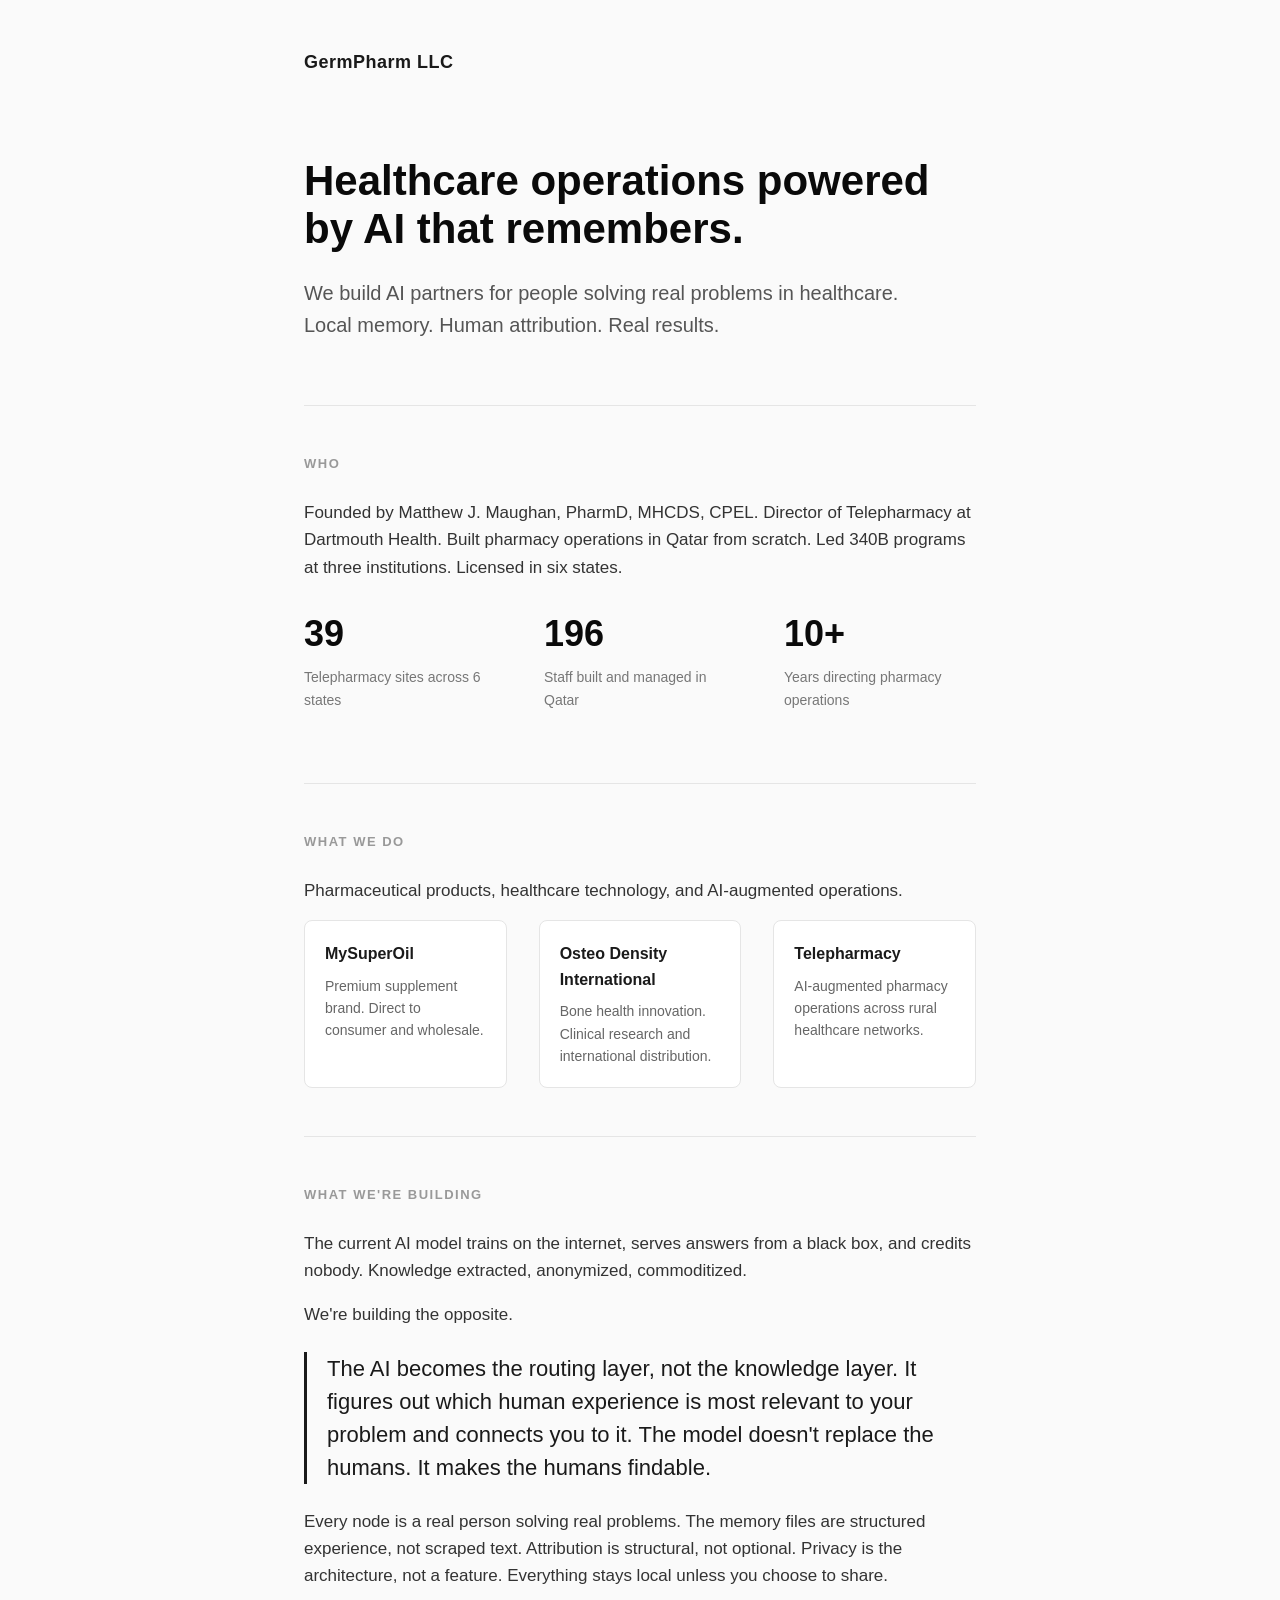
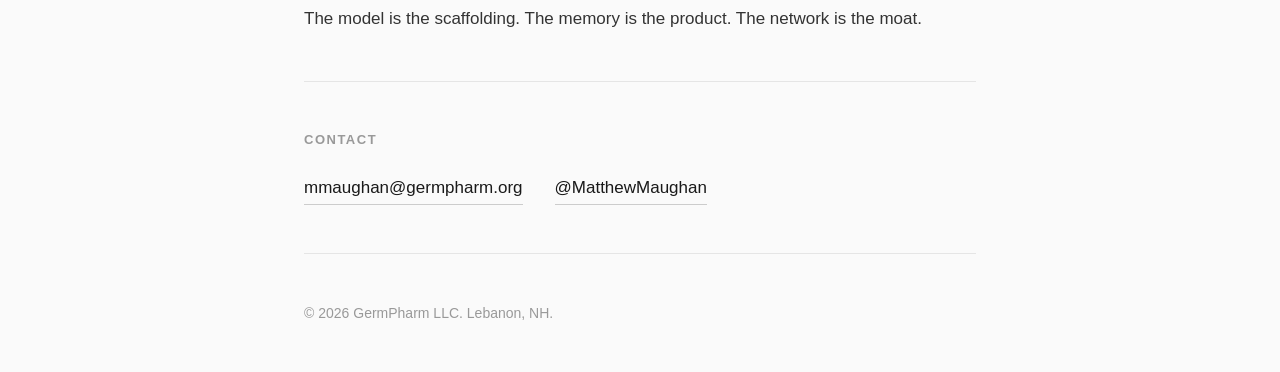
==== index.html @ a74255ab "GermPharm LLC landing page" ====
<!DOCTYPE html>
<html lang="en">
<head>
    <meta charset="UTF-8">
    <meta name="viewport" content="width=device-width, initial-scale=1.0">
    <title>GermPharm LLC</title>
    <style>
        * {
            margin: 0;
            padding: 0;
            box-sizing: border-box;
        }

        body {
            font-family: -apple-system, BlinkMacSystemFont, 'Segoe UI', Roboto, sans-serif;
            color: #1a1a1a;
            background: #fafafa;
            line-height: 1.6;
        }

        .container {
            max-width: 720px;
            margin: 0 auto;
            padding: 0 24px;
        }

        /* Header */
        header {
            padding: 48px 0 0;
        }

        header h1 {
            font-size: 18px;
            font-weight: 600;
            letter-spacing: 0.5px;
            color: #1a1a1a;
        }

        /* Hero */
        .hero {
            padding: 80px 0 64px;
        }

        .hero h2 {
            font-size: 42px;
            font-weight: 700;
            line-height: 1.15;
            color: #0a0a0a;
            margin-bottom: 24px;
        }

        .hero p {
            font-size: 20px;
            color: #555;
            max-width: 600px;
        }

        /* Sections */
        section {
            padding: 48px 0;
            border-top: 1px solid #e5e5e5;
        }

        section h3 {
            font-size: 13px;
            font-weight: 600;
            text-transform: uppercase;
            letter-spacing: 1.5px;
            color: #999;
            margin-bottom: 24px;
        }

        section p {
            font-size: 17px;
            color: #333;
            margin-bottom: 16px;
        }

        section p:last-child {
            margin-bottom: 0;
        }

        .stat-row {
            display: flex;
            gap: 48px;
            margin: 24px 0;
            flex-wrap: wrap;
        }

        .stat {
            flex: 1;
            min-width: 140px;
        }

        .stat .number {
            font-size: 36px;
            font-weight: 700;
            color: #0a0a0a;
        }

        .stat .label {
            font-size: 14px;
            color: #777;
            margin-top: 4px;
        }

        /* Vision */
        .vision-quote {
            font-size: 22px;
            font-weight: 500;
            line-height: 1.5;
            color: #1a1a1a;
            margin: 24px 0;
            padding-left: 20px;
            border-left: 3px solid #1a1a1a;
        }

        /* Brands */
        .brands {
            display: flex;
            gap: 32px;
            margin-top: 16px;
            flex-wrap: wrap;
        }

        .brand {
            flex: 1;
            min-width: 200px;
            padding: 20px;
            background: #fff;
            border: 1px solid #e5e5e5;
            border-radius: 8px;
        }

        .brand h4 {
            font-size: 16px;
            font-weight: 600;
            margin-bottom: 8px;
        }

        .brand p {
            font-size: 14px;
            color: #666;
            margin-bottom: 0;
        }

        /* Contact */
        .contact-links {
            display: flex;
            gap: 32px;
            margin-top: 16px;
            flex-wrap: wrap;
        }

        .contact-links a {
            font-size: 17px;
            color: #1a1a1a;
            text-decoration: none;
            border-bottom: 1px solid #ccc;
            padding-bottom: 2px;
            transition: border-color 0.2s;
        }

        .contact-links a:hover {
            border-color: #1a1a1a;
        }

        /* Footer */
        footer {
            padding: 48px 0;
            border-top: 1px solid #e5e5e5;
        }

        footer p {
            font-size: 14px;
            color: #999;
        }

        /* Responsive */
        @media (max-width: 600px) {
            .hero h2 {
                font-size: 32px;
            }

            .hero p {
                font-size: 18px;
            }

            .stat-row {
                gap: 24px;
            }

            .stat .number {
                font-size: 28px;
            }
        }
    </style>
</head>
<body>
    <div class="container">
        <header>
            <h1>GermPharm LLC</h1>
        </header>

        <div class="hero">
            <h2>Healthcare operations powered by AI that remembers.</h2>
            <p>We build AI partners for people solving real problems in healthcare. Local memory. Human attribution. Real results.</p>
        </div>

        <section>
            <h3>Who</h3>
            <p>Founded by Matthew J. Maughan, PharmD, MHCDS, CPEL. Director of Telepharmacy at Dartmouth Health. Built pharmacy operations in Qatar from scratch. Led 340B programs at three institutions. Licensed in six states.</p>

            <div class="stat-row">
                <div class="stat">
                    <div class="number">39</div>
                    <div class="label">Telepharmacy sites across 6 states</div>
                </div>
                <div class="stat">
                    <div class="number">196</div>
                    <div class="label">Staff built and managed in Qatar</div>
                </div>
                <div class="stat">
                    <div class="number">10+</div>
                    <div class="label">Years directing pharmacy operations</div>
                </div>
            </div>
        </section>

        <section>
            <h3>What We Do</h3>
            <p>Pharmaceutical products, healthcare technology, and AI-augmented operations.</p>

            <div class="brands">
                <div class="brand">
                    <h4>MySuperOil</h4>
                    <p>Premium supplement brand. Direct to consumer and wholesale.</p>
                </div>
                <div class="brand">
                    <h4>Osteo Density International</h4>
                    <p>Bone health innovation. Clinical research and international distribution.</p>
                </div>
                <div class="brand">
                    <h4>Telepharmacy</h4>
                    <p>AI-augmented pharmacy operations across rural healthcare networks.</p>
                </div>
            </div>
        </section>

        <section>
            <h3>What We're Building</h3>
            <p>The current AI model trains on the internet, serves answers from a black box, and credits nobody. Knowledge extracted, anonymized, commoditized.</p>
            <p>We're building the opposite.</p>

            <div class="vision-quote">
                The AI becomes the routing layer, not the knowledge layer. It figures out which human experience is most relevant to your problem and connects you to it. The model doesn't replace the humans. It makes the humans findable.
            </div>

            <p>Every node is a real person solving real problems. The memory files are structured experience, not scraped text. Attribution is structural, not optional. Privacy is the architecture, not a feature. Everything stays local unless you choose to share.</p>
            <p>The model is the scaffolding. The memory is the product. The network is the moat.</p>
        </section>

        <section>
            <h3>Contact</h3>
            <div class="contact-links">
                <a href="mailto:mmaughan@germpharm.org">mmaughan@germpharm.org</a>
                <a href="https://x.com/MatthewMaughan">@MatthewMaughan</a>
            </div>
        </section>

        <footer>
            <p>&copy; 2026 GermPharm LLC. Lebanon, NH.</p>
        </footer>
    </div>
</body>
</html>
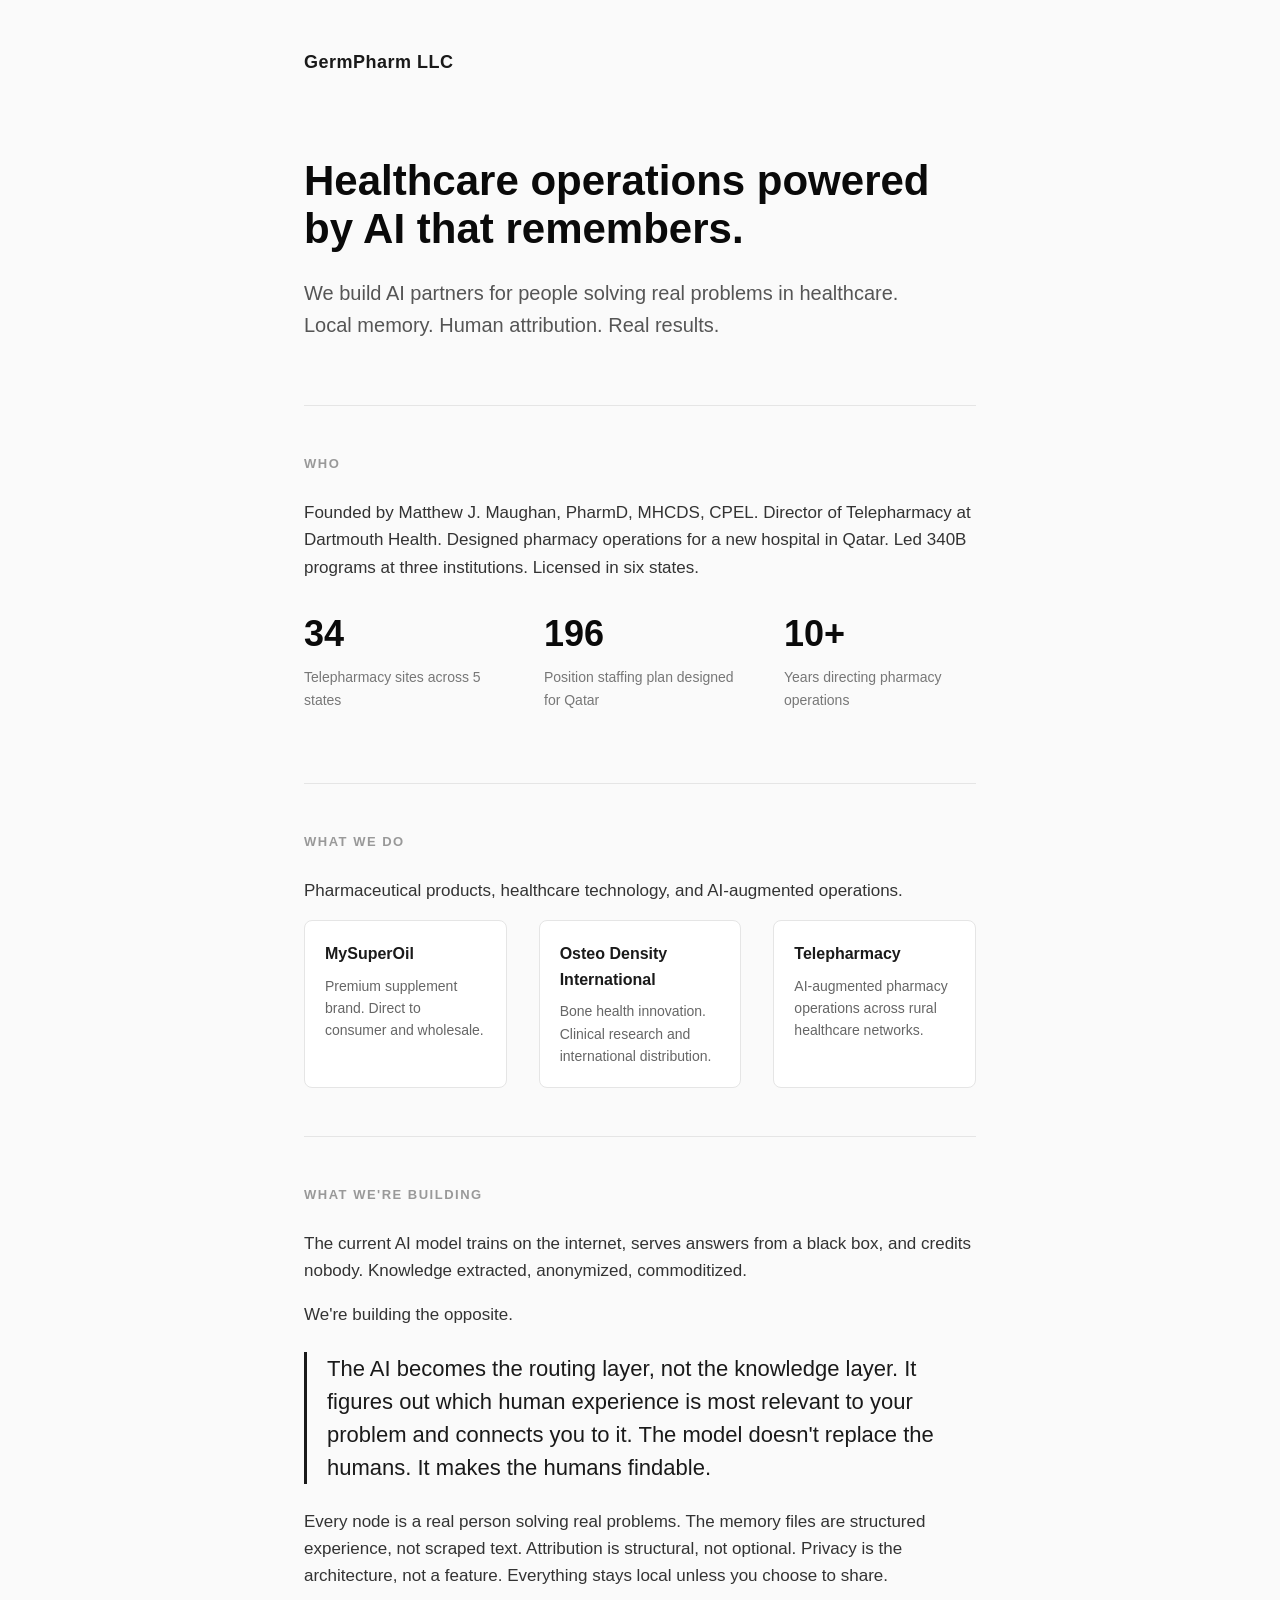
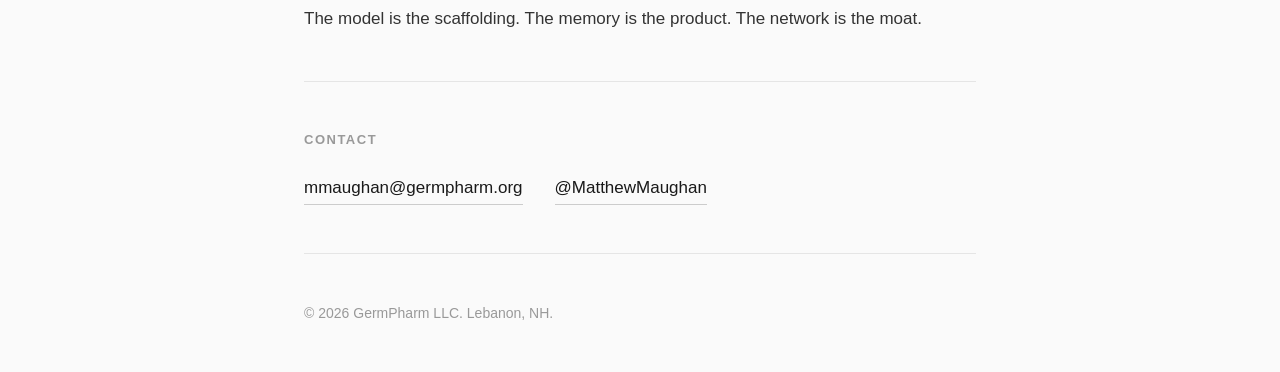
==== commit 4929ae7d: "Fix stats: 34 sites, 5 states, Qatar planning role" ====
--- a/index.html
+++ b/index.html
@@ -209,16 +209,16 @@
 
         <section>
             <h3>Who</h3>
-            <p>Founded by Matthew J. Maughan, PharmD, MHCDS, CPEL. Director of Telepharmacy at Dartmouth Health. Built pharmacy operations in Qatar from scratch. Led 340B programs at three institutions. Licensed in six states.</p>
+            <p>Founded by Matthew J. Maughan, PharmD, MHCDS, CPEL. Director of Telepharmacy at Dartmouth Health. Designed pharmacy operations for a new hospital in Qatar. Led 340B programs at three institutions. Licensed in six states.</p>
 
             <div class="stat-row">
                 <div class="stat">
-                    <div class="number">39</div>
-                    <div class="label">Telepharmacy sites across 6 states</div>
+                    <div class="number">34</div>
+                    <div class="label">Telepharmacy sites across 5 states</div>
                 </div>
                 <div class="stat">
                     <div class="number">196</div>
-                    <div class="label">Staff built and managed in Qatar</div>
+                    <div class="label">Position staffing plan designed for Qatar</div>
                 </div>
                 <div class="stat">
                     <div class="number">10+</div>
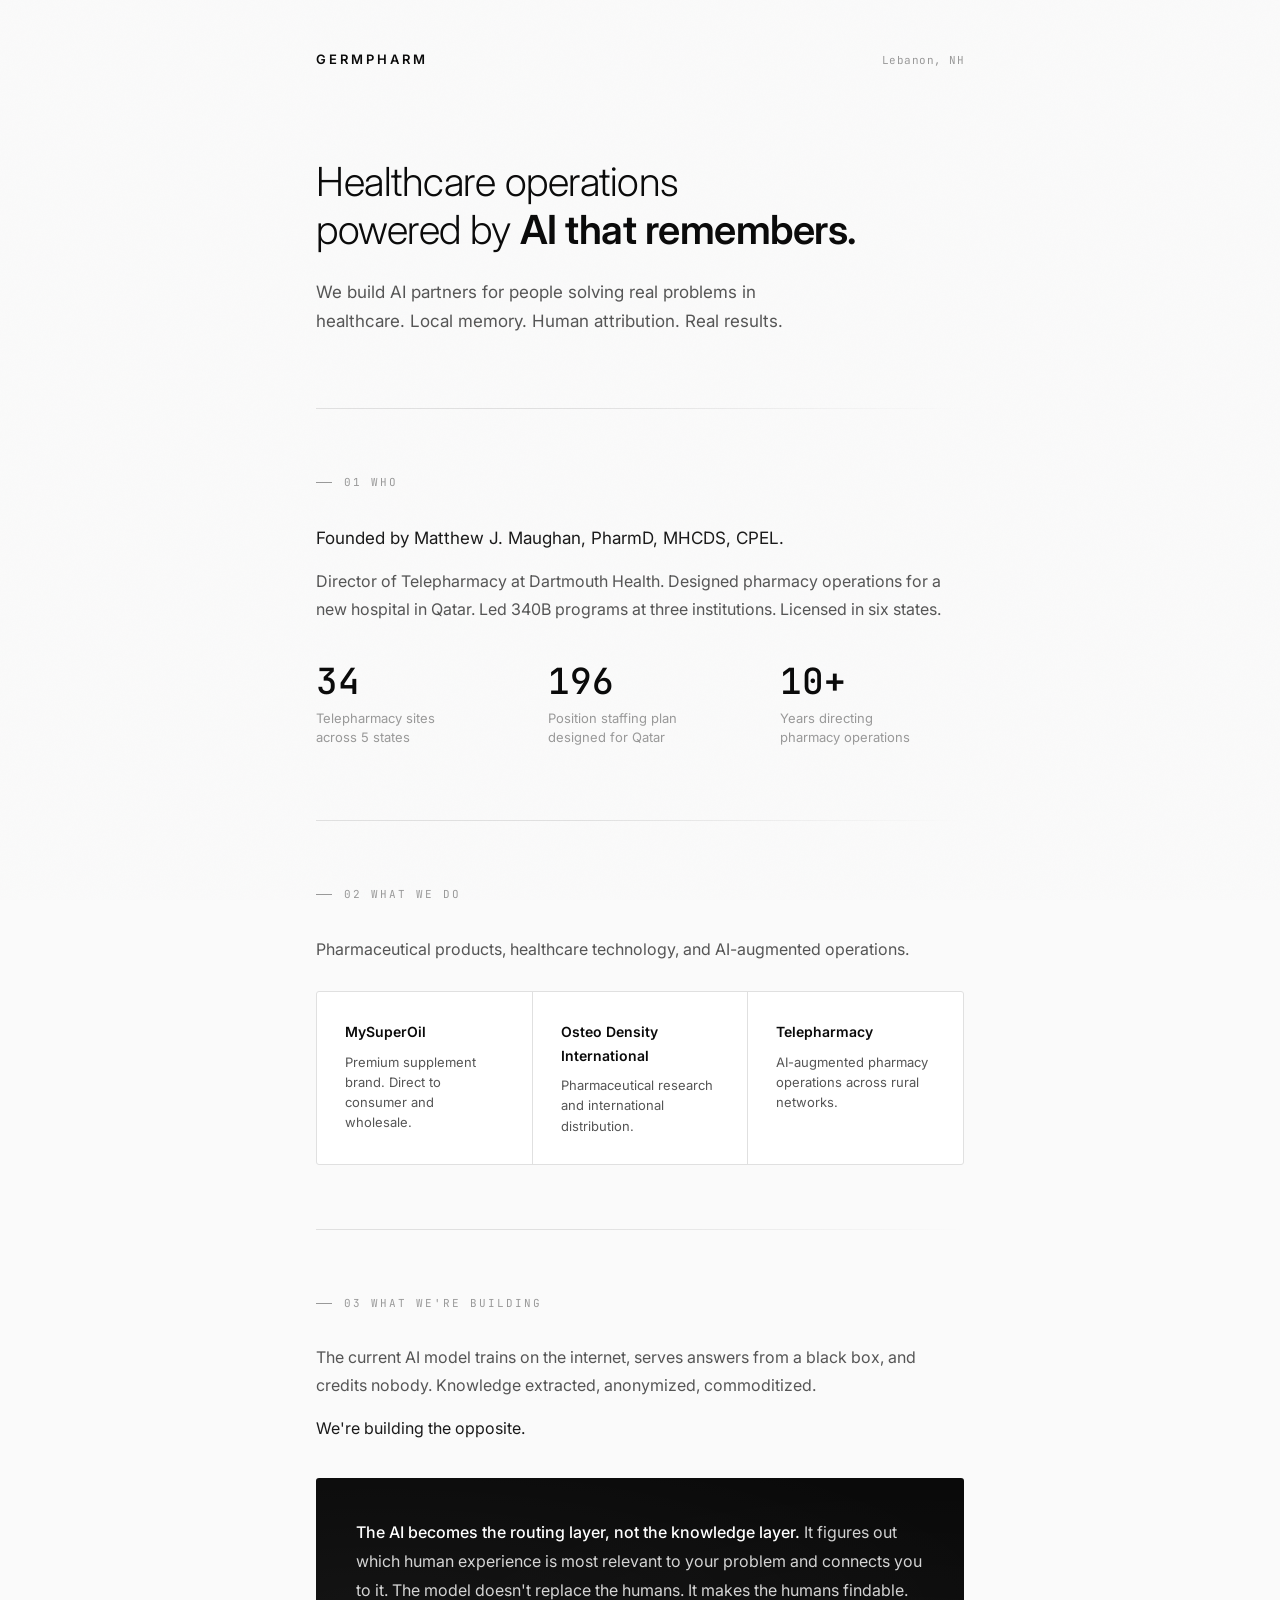
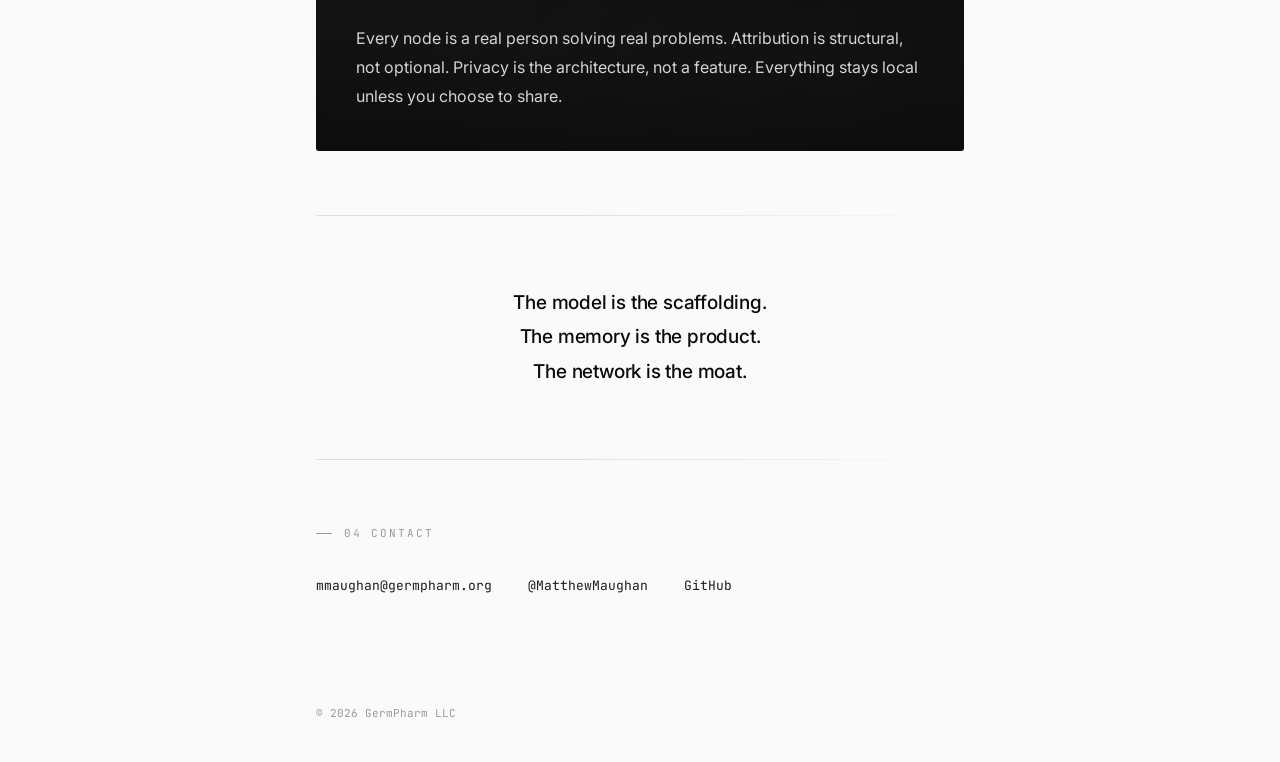
==== commit 65e8112a: "Redesign: hidden craft, scroll animations, living vision block" ====
--- a/index.html
+++ b/index.html
@@ -1,235 +1,531 @@
 <!DOCTYPE html>
+<!--
+  Built by a pharmacist and an AI.
+  No analytics. No cookies. No tracking.
+  We don't need your data. That's the whole point.
+
+  If you're reading source, you might be our kind of people.
+  mmaughan@germpharm.org
+-->
 <html lang="en">
 <head>
     <meta charset="UTF-8">
     <meta name="viewport" content="width=device-width, initial-scale=1.0">
     <title>GermPharm LLC</title>
+    <meta name="description" content="We build AI partners for people solving real problems in healthcare. Local memory. Human attribution. Real results.">
+
+    <!-- Social -->
+    <meta property="og:title" content="GermPharm LLC">
+    <meta property="og:description" content="Healthcare operations powered by AI that remembers.">
+    <meta property="og:type" content="website">
+    <meta property="og:url" content="https://germpharm.org">
+    <meta name="twitter:card" content="summary">
+    <meta name="twitter:site" content="@MatthewMaughan">
+    <meta name="twitter:title" content="GermPharm LLC">
+    <meta name="twitter:description" content="Healthcare operations powered by AI that remembers.">
+
+    <!-- Favicon -->
+    <link rel="icon" href="data:image/svg+xml,<svg xmlns='http://www.w3.org/2000/svg' viewBox='0 0 32 32'><circle cx='16' cy='16' r='12' fill='none' stroke='%230a0a0a' stroke-width='2.5'/><line x1='16' y1='16' x2='28' y2='16' stroke='%230a0a0a' stroke-width='2.5'/></svg>">
+
+    <!-- Fonts -->
+    <link rel="preconnect" href="https://fonts.googleapis.com">
+    <link rel="preconnect" href="https://fonts.gstatic.com" crossorigin>
+    <link href="https://fonts.googleapis.com/css2?family=Inter:wght@300;400;500;600;700&family=JetBrains+Mono:wght@400;500&display=swap" rel="stylesheet">
+
     <style>
+        :root {
+            --black: #0a0a0a;
+            --dark: #1a1a1a;
+            --mid: #555;
+            --light: #999;
+            --faint: #e0e0e0;
+            --bg: #fafafa;
+            --white: #fff;
+        }
+
         * {
             margin: 0;
             padding: 0;
             box-sizing: border-box;
         }
 
+        html {
+            scroll-behavior: smooth;
+        }
+
         body {
-            font-family: -apple-system, BlinkMacSystemFont, 'Segoe UI', Roboto, sans-serif;
-            color: #1a1a1a;
-            background: #fafafa;
-            line-height: 1.6;
+            font-family: 'Inter', -apple-system, BlinkMacSystemFont, sans-serif;
+            color: var(--dark);
+            background: var(--bg);
+            line-height: 1.7;
+            -webkit-font-smoothing: antialiased;
+            -moz-osx-font-smoothing: grayscale;
+        }
+
+        /* Subtle noise texture — adds warmth you feel before you see */
+        body::after {
+            content: '';
+            position: fixed;
+            inset: 0;
+            opacity: 0.018;
+            pointer-events: none;
+            background-image: url("data:image/svg+xml,%3Csvg viewBox='0 0 256 256' xmlns='http://www.w3.org/2000/svg'%3E%3Cfilter id='n'%3E%3CfeTurbulence type='fractalNoise' baseFrequency='0.8' numOctaves='4' stitchTiles='stitch'/%3E%3C/filter%3E%3Crect width='100%25' height='100%25' filter='url(%23n)'/%3E%3C/svg%3E");
+            background-size: 256px 256px;
+            z-index: 9999;
+        }
+
+        ::selection {
+            background: var(--black);
+            color: var(--white);
         }
 
         .container {
             max-width: 720px;
             margin: 0 auto;
-            padding: 0 24px;
-        }
-
-        /* Header */
+            padding: 0 36px;
+        }
+
+        /* ---- Header ---- */
         header {
             padding: 48px 0 0;
-        }
-
-        header h1 {
-            font-size: 18px;
-            font-weight: 600;
-            letter-spacing: 0.5px;
-            color: #1a1a1a;
-        }
-
-        /* Hero */
-        .hero {
-            padding: 80px 0 64px;
-        }
-
-        .hero h2 {
-            font-size: 42px;
-            font-weight: 700;
-            line-height: 1.15;
-            color: #0a0a0a;
-            margin-bottom: 24px;
-        }
-
-        .hero p {
-            font-size: 20px;
-            color: #555;
-            max-width: 600px;
-        }
-
-        /* Sections */
-        section {
-            padding: 48px 0;
-            border-top: 1px solid #e5e5e5;
-        }
-
-        section h3 {
+            display: flex;
+            justify-content: space-between;
+            align-items: baseline;
+            opacity: 0;
+            animation: fadeDown 0.8s ease-out 0.1s forwards;
+        }
+
+        .wordmark {
             font-size: 13px;
             font-weight: 600;
+            letter-spacing: 3px;
             text-transform: uppercase;
-            letter-spacing: 1.5px;
-            color: #999;
+            color: var(--black);
+            transition: letter-spacing 0.4s ease;
+            cursor: default;
+        }
+
+        .wordmark:hover {
+            letter-spacing: 4px;
+        }
+
+        .wordmark-sub {
+            font-family: 'JetBrains Mono', monospace;
+            font-size: 11px;
+            color: var(--light);
+            letter-spacing: 0.5px;
+        }
+
+        /* ---- Hero ---- */
+        .hero {
+            padding: 88px 0 72px;
+            opacity: 0;
+            animation: fadeUp 1s ease-out 0.3s forwards;
+        }
+
+        .hero h1 {
+            font-size: clamp(28px, 5vw, 40px);
+            font-weight: 300;
+            line-height: 1.2;
+            color: var(--black);
             margin-bottom: 24px;
+            letter-spacing: -0.5px;
+        }
+
+        .hero h1 strong {
+            font-weight: 600;
+        }
+
+        .hero p {
+            font-size: 17px;
+            color: var(--mid);
+            max-width: 520px;
+            font-weight: 400;
+        }
+
+        /* ---- Dividers ---- */
+        .divider {
+            height: 1px;
+            background: linear-gradient(to right, var(--faint) 0%, var(--faint) 40%, transparent 100%);
+        }
+
+        /* ---- Sections ---- */
+        section {
+            padding: 64px 0;
+        }
+
+        .section-label {
+            font-family: 'JetBrains Mono', monospace;
+            font-size: 11px;
+            font-weight: 400;
+            text-transform: uppercase;
+            letter-spacing: 2px;
+            color: var(--light);
+            margin-bottom: 32px;
+            display: flex;
+            align-items: center;
+            gap: 12px;
+        }
+
+        .section-label::before {
+            content: '';
+            display: inline-block;
+            width: 16px;
+            height: 1px;
+            background: var(--light);
+            flex-shrink: 0;
         }
 
         section p {
-            font-size: 17px;
-            color: #333;
+            font-size: 16px;
+            color: var(--dark);
             margin-bottom: 16px;
+            font-weight: 400;
         }
 
         section p:last-child {
             margin-bottom: 0;
         }
 
+        .muted {
+            color: var(--mid);
+        }
+
+        .lead {
+            font-size: 17px;
+        }
+
+        /* ---- Stats ---- */
         .stat-row {
             display: flex;
             gap: 48px;
-            margin: 24px 0;
+            margin: 40px 0 8px;
             flex-wrap: wrap;
         }
 
         .stat {
             flex: 1;
-            min-width: 140px;
+            min-width: 130px;
         }
 
         .stat .number {
+            font-family: 'JetBrains Mono', monospace;
             font-size: 36px;
-            font-weight: 700;
-            color: #0a0a0a;
+            font-weight: 500;
+            color: var(--black);
+            line-height: 1;
+            font-variant-numeric: tabular-nums;
         }
 
         .stat .label {
-            font-size: 14px;
-            color: #777;
-            margin-top: 4px;
-        }
-
-        /* Vision */
-        .vision-quote {
-            font-size: 22px;
+            font-size: 13px;
+            color: var(--light);
+            margin-top: 10px;
+            line-height: 1.5;
+        }
+
+        /* ---- Vision Block ---- */
+        .vision-block {
+            margin: 36px 0 0;
+            padding: 40px;
+            background: var(--black);
+            color: var(--white);
+            border-radius: 3px;
+            position: relative;
+            overflow: hidden;
+        }
+
+        /* Living glow — neural activity */
+        .vision-block::before {
+            content: '';
+            position: absolute;
+            top: -50%;
+            left: -50%;
+            width: 200%;
+            height: 200%;
+            background: radial-gradient(ellipse at 30% 50%, rgba(255,255,255,0.04) 0%, transparent 50%),
+                        radial-gradient(ellipse at 70% 60%, rgba(255,255,255,0.025) 0%, transparent 40%);
+            animation: glow-drift 18s ease-in-out infinite alternate;
+            pointer-events: none;
+        }
+
+        @keyframes glow-drift {
+            0% { transform: translate(0%, 0%) rotate(0deg); }
+            100% { transform: translate(8%, 4%) rotate(1deg); }
+        }
+
+        .vision-block p {
+            font-size: 16px;
+            line-height: 1.8;
+            color: rgba(255,255,255,0.82);
+            margin-bottom: 20px;
+            font-weight: 400;
+            position: relative;
+            z-index: 1;
+        }
+
+        .vision-block p:last-child {
+            margin-bottom: 0;
+        }
+
+        .vision-block .highlight {
+            color: #fff;
             font-weight: 500;
-            line-height: 1.5;
-            color: #1a1a1a;
-            margin: 24px 0;
-            padding-left: 20px;
-            border-left: 3px solid #1a1a1a;
-        }
-
-        /* Brands */
+        }
+
+        /* ---- Brands ---- */
         .brands {
             display: flex;
-            gap: 32px;
-            margin-top: 16px;
-            flex-wrap: wrap;
+            gap: 1px;
+            margin-top: 28px;
+            background: var(--faint);
+            border: 1px solid var(--faint);
+            border-radius: 3px;
+            overflow: hidden;
         }
 
         .brand {
             flex: 1;
-            min-width: 200px;
-            padding: 20px;
-            background: #fff;
-            border: 1px solid #e5e5e5;
-            border-radius: 8px;
+            min-width: 180px;
+            padding: 28px;
+            background: var(--white);
+            transition: background 0.35s ease;
+        }
+
+        .brand:hover {
+            background: #f5f5f5;
         }
 
         .brand h4 {
-            font-size: 16px;
+            font-size: 14px;
             font-weight: 600;
             margin-bottom: 8px;
+            color: var(--black);
         }
 
         .brand p {
-            font-size: 14px;
-            color: #666;
+            font-size: 13px;
+            color: var(--mid);
             margin-bottom: 0;
-        }
-
-        /* Contact */
-        .contact-links {
+            line-height: 1.55;
+        }
+
+        /* ---- Closing Tagline ---- */
+        .closing {
+            padding: 72px 0;
+            text-align: center;
+        }
+
+        .tagline {
             display: flex;
-            gap: 32px;
-            margin-top: 16px;
+            flex-direction: column;
+            gap: 4px;
+        }
+
+        .tagline span {
+            font-size: 19px;
+            font-weight: 500;
+            color: var(--black);
+            letter-spacing: -0.2px;
+            line-height: 1.6;
+        }
+
+        /* ---- Contact ---- */
+        .contact-row {
+            display: flex;
+            gap: 36px;
+            margin-top: 20px;
             flex-wrap: wrap;
         }
 
-        .contact-links a {
-            font-size: 17px;
-            color: #1a1a1a;
+        .contact-row a {
+            font-family: 'JetBrains Mono', monospace;
+            font-size: 13px;
+            color: var(--dark);
             text-decoration: none;
-            border-bottom: 1px solid #ccc;
-            padding-bottom: 2px;
-            transition: border-color 0.2s;
-        }
-
-        .contact-links a:hover {
-            border-color: #1a1a1a;
-        }
-
-        /* Footer */
+            position: relative;
+            padding-bottom: 3px;
+        }
+
+        .contact-row a::after {
+            content: '';
+            position: absolute;
+            bottom: 0;
+            left: 0;
+            width: 0;
+            height: 1px;
+            background: var(--black);
+            transition: width 0.3s ease;
+        }
+
+        .contact-row a:hover::after {
+            width: 100%;
+        }
+
+        /* Keyboard navigation — accessibility as craft */
+        a:focus-visible {
+            outline: 2px solid var(--black);
+            outline-offset: 4px;
+        }
+
+        /* ---- Footer ---- */
         footer {
-            padding: 48px 0;
-            border-top: 1px solid #e5e5e5;
+            padding: 40px 0;
         }
 
         footer p {
-            font-size: 14px;
-            color: #999;
-        }
-
-        /* Responsive */
-        @media (max-width: 600px) {
-            .hero h2 {
-                font-size: 32px;
-            }
-
-            .hero p {
-                font-size: 18px;
+            font-family: 'JetBrains Mono', monospace;
+            font-size: 11px;
+            color: var(--light);
+        }
+
+        /* ---- Scroll Reveal ---- */
+        .reveal {
+            opacity: 0;
+            transform: translateY(24px);
+            transition: opacity 0.9s cubic-bezier(0.25, 0.46, 0.45, 0.94),
+                        transform 0.9s cubic-bezier(0.25, 0.46, 0.45, 0.94);
+        }
+
+        .reveal.visible {
+            opacity: 1;
+            transform: translateY(0);
+        }
+
+        /* Staggered children for the tagline */
+        .stagger .stagger-child {
+            opacity: 0;
+            transform: translateY(12px);
+            transition: opacity 0.6s ease-out, transform 0.6s ease-out;
+        }
+
+        .stagger .stagger-child:nth-child(2) { transition-delay: 0.12s; }
+        .stagger .stagger-child:nth-child(3) { transition-delay: 0.24s; }
+
+        .stagger.visible .stagger-child {
+            opacity: 1;
+            transform: translateY(0);
+        }
+
+        /* ---- Load Animations ---- */
+        @keyframes fadeUp {
+            from { opacity: 0; transform: translateY(20px); }
+            to { opacity: 1; transform: translateY(0); }
+        }
+
+        @keyframes fadeDown {
+            from { opacity: 0; transform: translateY(-10px); }
+            to { opacity: 1; transform: translateY(0); }
+        }
+
+        /* ---- Responsive ---- */
+        @media (max-width: 640px) {
+            .container {
+                padding: 0 24px;
+            }
+
+            .hero {
+                padding: 64px 0 48px;
             }
 
             .stat-row {
-                gap: 24px;
+                gap: 28px;
             }
 
             .stat .number {
                 font-size: 28px;
             }
+
+            .brands {
+                flex-direction: column;
+            }
+
+            .vision-block {
+                padding: 28px;
+            }
+
+            .closing {
+                padding: 48px 0;
+            }
+
+            .tagline span {
+                font-size: 16px;
+            }
+
+            .contact-row {
+                flex-direction: column;
+                gap: 16px;
+            }
+        }
+
+        /* ---- Reduced Motion ---- */
+        @media (prefers-reduced-motion: reduce) {
+            *, *::before, *::after {
+                animation-duration: 0.01ms !important;
+                animation-iteration-count: 1 !important;
+                transition-duration: 0.01ms !important;
+            }
+
+            .reveal, .stagger .stagger-child {
+                opacity: 1;
+                transform: none;
+            }
+
+            header, .hero {
+                opacity: 1;
+            }
+        }
+
+        /* ---- Print ---- */
+        @media print {
+            body::after { display: none; }
+            .reveal, .stagger .stagger-child { opacity: 1; transform: none; }
+            header, .hero { opacity: 1; }
+            .vision-block { background: #333; -webkit-print-color-adjust: exact; }
+            .contact-row a::after { display: none; }
         }
     </style>
 </head>
 <body>
     <div class="container">
         <header>
-            <h1>GermPharm LLC</h1>
+            <div class="wordmark">GermPharm</div>
+            <div class="wordmark-sub">Lebanon, NH</div>
         </header>
 
         <div class="hero">
-            <h2>Healthcare operations powered by AI that remembers.</h2>
+            <h1>Healthcare operations<br>powered by <strong>AI that remembers.</strong></h1>
             <p>We build AI partners for people solving real problems in healthcare. Local memory. Human attribution. Real results.</p>
         </div>
 
-        <section>
-            <h3>Who</h3>
-            <p>Founded by Matthew J. Maughan, PharmD, MHCDS, CPEL. Director of Telepharmacy at Dartmouth Health. Designed pharmacy operations for a new hospital in Qatar. Led 340B programs at three institutions. Licensed in six states.</p>
+        <div class="divider"></div>
+
+        <section class="reveal">
+            <h3 class="section-label">01 Who</h3>
+            <p class="lead">Founded by Matthew J. Maughan, PharmD, MHCDS, CPEL.</p>
+            <p class="muted">Director of Telepharmacy at Dartmouth Health. Designed pharmacy operations for a new hospital in Qatar. Led 340B programs at three institutions. Licensed in six states.</p>
 
             <div class="stat-row">
                 <div class="stat">
-                    <div class="number">34</div>
-                    <div class="label">Telepharmacy sites across 5 states</div>
+                    <div class="number" data-target="34">0</div>
+                    <div class="label">Telepharmacy sites<br>across 5 states</div>
                 </div>
                 <div class="stat">
-                    <div class="number">196</div>
-                    <div class="label">Position staffing plan designed for Qatar</div>
+                    <div class="number" data-target="196">0</div>
+                    <div class="label">Position staffing plan<br>designed for Qatar</div>
                 </div>
                 <div class="stat">
-                    <div class="number">10+</div>
-                    <div class="label">Years directing pharmacy operations</div>
+                    <div class="number" data-target="10" data-suffix="+">0</div>
+                    <div class="label">Years directing<br>pharmacy operations</div>
                 </div>
             </div>
         </section>
 
-        <section>
-            <h3>What We Do</h3>
-            <p>Pharmaceutical products, healthcare technology, and AI-augmented operations.</p>
+        <div class="divider"></div>
+
+        <section class="reveal">
+            <h3 class="section-label">02 What We Do</h3>
+            <p class="muted">Pharmaceutical products, healthcare technology, and AI-augmented operations.</p>
 
             <div class="brands">
                 <div class="brand">
@@ -238,39 +534,98 @@
                 </div>
                 <div class="brand">
                     <h4>Osteo Density International</h4>
-                    <p>Bone health innovation. Clinical research and international distribution.</p>
+                    <p>Pharmaceutical research and international distribution.</p>
                 </div>
                 <div class="brand">
                     <h4>Telepharmacy</h4>
-                    <p>AI-augmented pharmacy operations across rural healthcare networks.</p>
+                    <p>AI-augmented pharmacy operations across rural networks.</p>
                 </div>
             </div>
         </section>
 
-        <section>
-            <h3>What We're Building</h3>
-            <p>The current AI model trains on the internet, serves answers from a black box, and credits nobody. Knowledge extracted, anonymized, commoditized.</p>
+        <div class="divider"></div>
+
+        <section class="reveal">
+            <h3 class="section-label">03 What We're Building</h3>
+            <p class="muted">The current AI model trains on the internet, serves answers from a black box, and credits nobody. Knowledge extracted, anonymized, commoditized.</p>
             <p>We're building the opposite.</p>
 
-            <div class="vision-quote">
-                The AI becomes the routing layer, not the knowledge layer. It figures out which human experience is most relevant to your problem and connects you to it. The model doesn't replace the humans. It makes the humans findable.
+            <div class="vision-block">
+                <p><span class="highlight">The AI becomes the routing layer, not the knowledge layer.</span> It figures out which human experience is most relevant to your problem and connects you to it. The model doesn't replace the humans. It makes the humans findable.</p>
+                <p>Every node is a real person solving real problems. Attribution is structural, not optional. Privacy is the architecture, not a feature. Everything stays local unless you choose to share.</p>
             </div>
-
-            <p>Every node is a real person solving real problems. The memory files are structured experience, not scraped text. Attribution is structural, not optional. Privacy is the architecture, not a feature. Everything stays local unless you choose to share.</p>
-            <p>The model is the scaffolding. The memory is the product. The network is the moat.</p>
         </section>
 
-        <section>
-            <h3>Contact</h3>
-            <div class="contact-links">
+        <div class="divider"></div>
+
+        <div class="closing reveal stagger">
+            <div class="tagline">
+                <span class="stagger-child">The model is the scaffolding.</span>
+                <span class="stagger-child">The memory is the product.</span>
+                <span class="stagger-child">The network is the moat.</span>
+            </div>
+        </div>
+
+        <div class="divider"></div>
+
+        <section class="reveal">
+            <h3 class="section-label">04 Contact</h3>
+            <div class="contact-row">
                 <a href="mailto:mmaughan@germpharm.org">mmaughan@germpharm.org</a>
                 <a href="https://x.com/MatthewMaughan">@MatthewMaughan</a>
+                <a href="https://github.com/germpharm">GitHub</a>
             </div>
         </section>
 
-        <footer>
-            <p>&copy; 2026 GermPharm LLC. Lebanon, NH.</p>
+        <footer class="reveal">
+            <p>&copy; 2026 GermPharm LLC</p>
         </footer>
     </div>
+
+    <script>
+        // Scroll reveal
+        const observer = new IntersectionObserver(function(entries) {
+            entries.forEach(function(entry) {
+                if (entry.isIntersecting) {
+                    entry.target.classList.add('visible');
+                    // Animate counters inside this element
+                    entry.target.querySelectorAll('.number[data-target]').forEach(animateCounter);
+                    observer.unobserve(entry.target);
+                }
+            });
+        }, { threshold: 0.12, rootMargin: '0px 0px -40px 0px' });
+
+        document.querySelectorAll('.reveal').forEach(function(el) {
+            observer.observe(el);
+        });
+
+        // Counter animation
+        function animateCounter(el) {
+            var target = parseInt(el.dataset.target);
+            var suffix = el.dataset.suffix || '';
+            var duration = 1200;
+            var start = performance.now();
+
+            function update(now) {
+                var elapsed = now - start;
+                var progress = Math.min(elapsed / duration, 1);
+                var eased = 1 - Math.pow(1 - progress, 3);
+                el.textContent = Math.round(eased * target) + suffix;
+                if (progress < 1) requestAnimationFrame(update);
+            }
+
+            requestAnimationFrame(update);
+        }
+
+        // Respect reduced motion
+        if (window.matchMedia('(prefers-reduced-motion: reduce)').matches) {
+            document.querySelectorAll('.number[data-target]').forEach(function(el) {
+                el.textContent = el.dataset.target + (el.dataset.suffix || '');
+            });
+            document.querySelectorAll('.reveal').forEach(function(el) {
+                el.classList.add('visible');
+            });
+        }
+    </script>
 </body>
 </html>
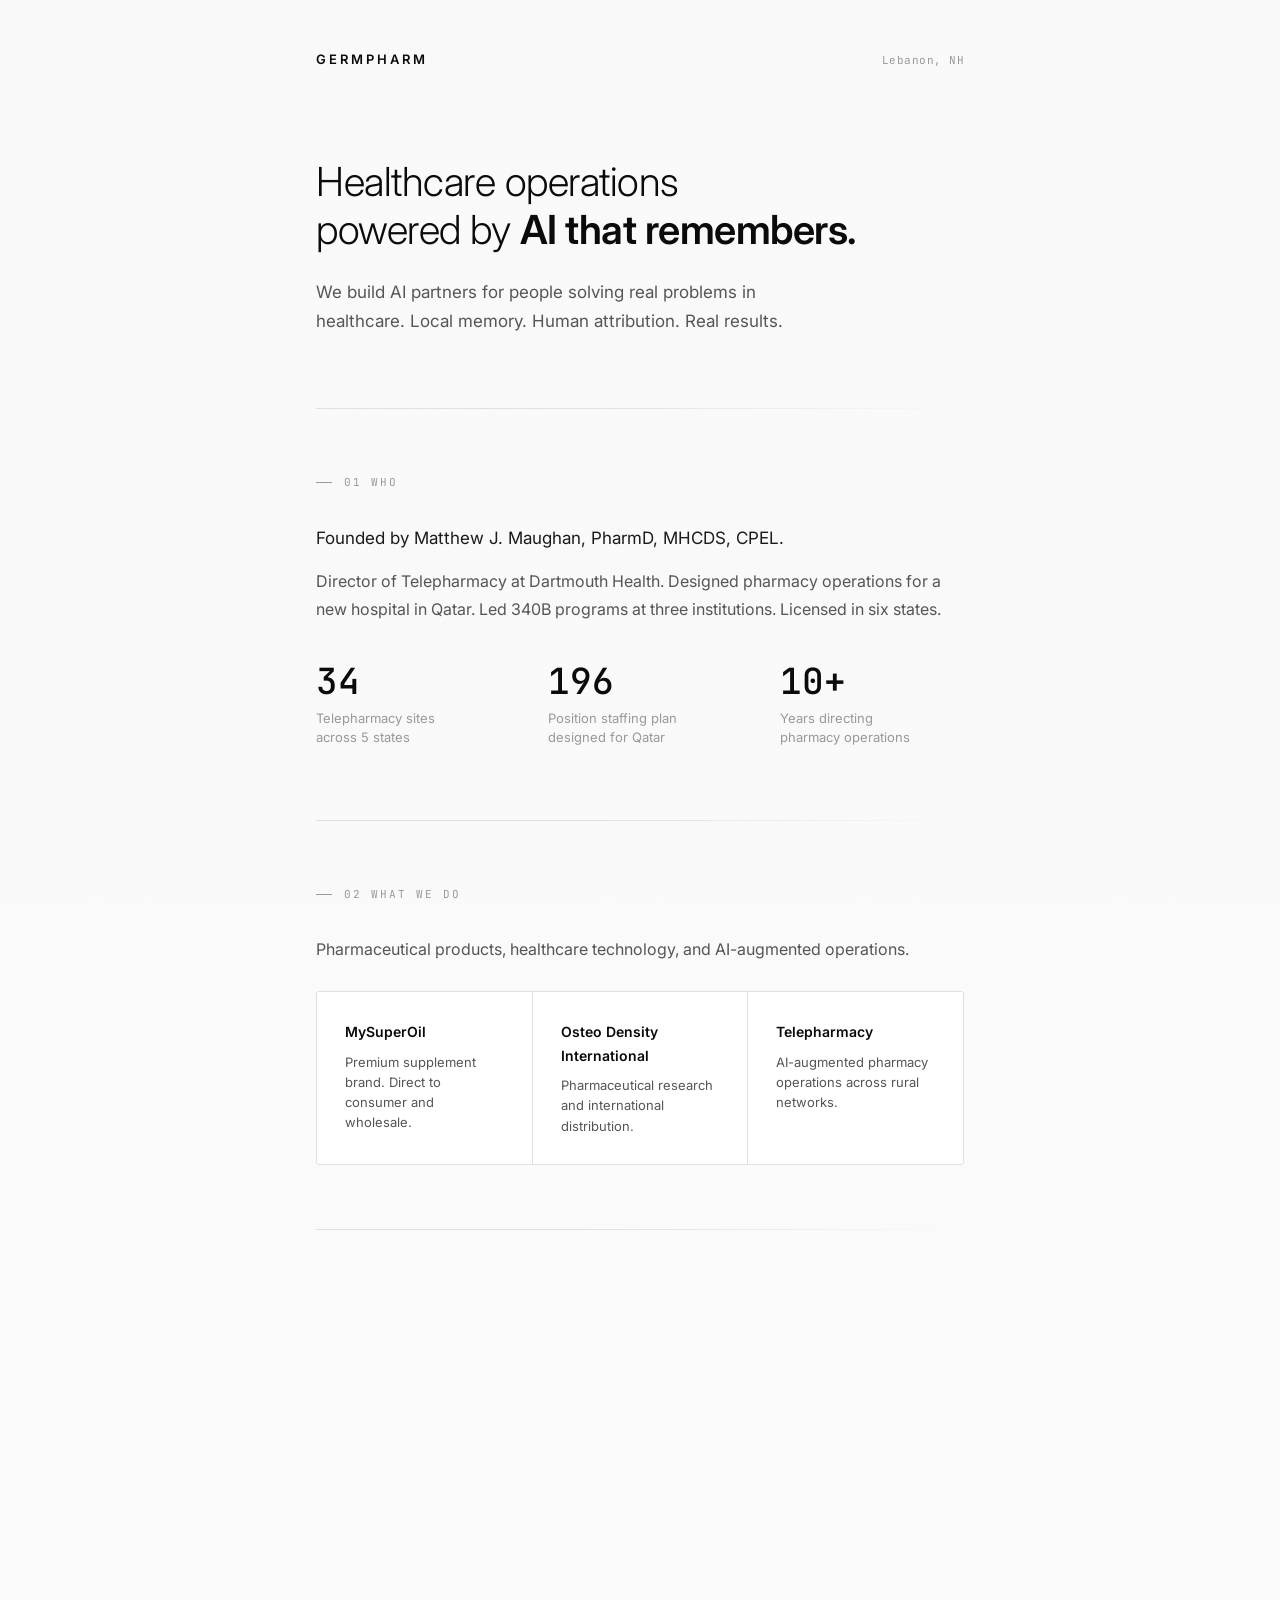
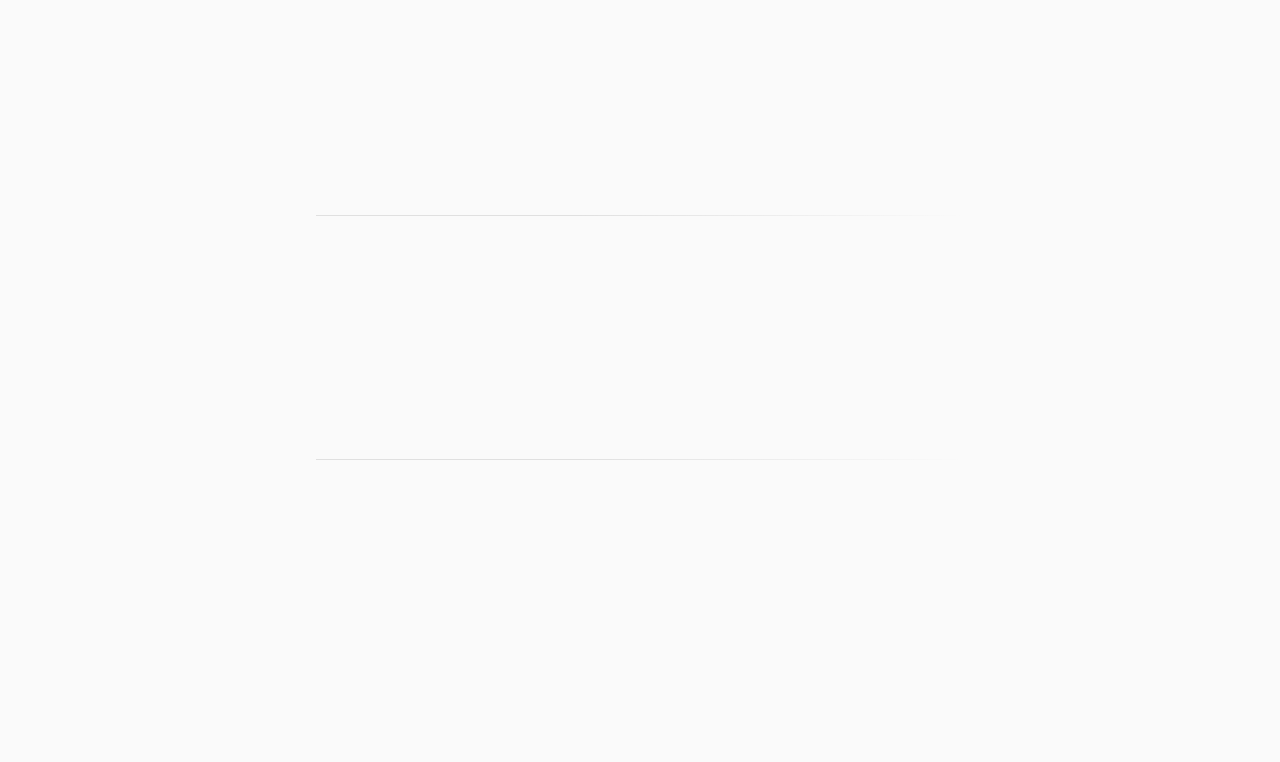
==== commit 1183b6ef: "Add privacy and terms links to homepage footer Google Cloud OAuth branding verification requires the" ====
--- a/index.html
+++ b/index.html
@@ -377,6 +377,16 @@
             font-family: 'JetBrains Mono', monospace;
             font-size: 11px;
             color: var(--light);
+        }
+
+        footer a {
+            color: var(--light);
+            text-decoration: none;
+            transition: color 0.3s ease;
+        }
+
+        footer a:hover {
+            color: var(--dark);
         }
 
         /* ---- Scroll Reveal ---- */
@@ -578,7 +588,7 @@
         </section>
 
         <footer class="reveal">
-            <p>&copy; 2026 GermPharm LLC</p>
+            <p>&copy; 2026 GermPharm LLC &nbsp;&middot;&nbsp; <a href="/privacy.html">Privacy</a> &nbsp;&middot;&nbsp; <a href="/eula.html">Terms</a></p>
         </footer>
     </div>
 
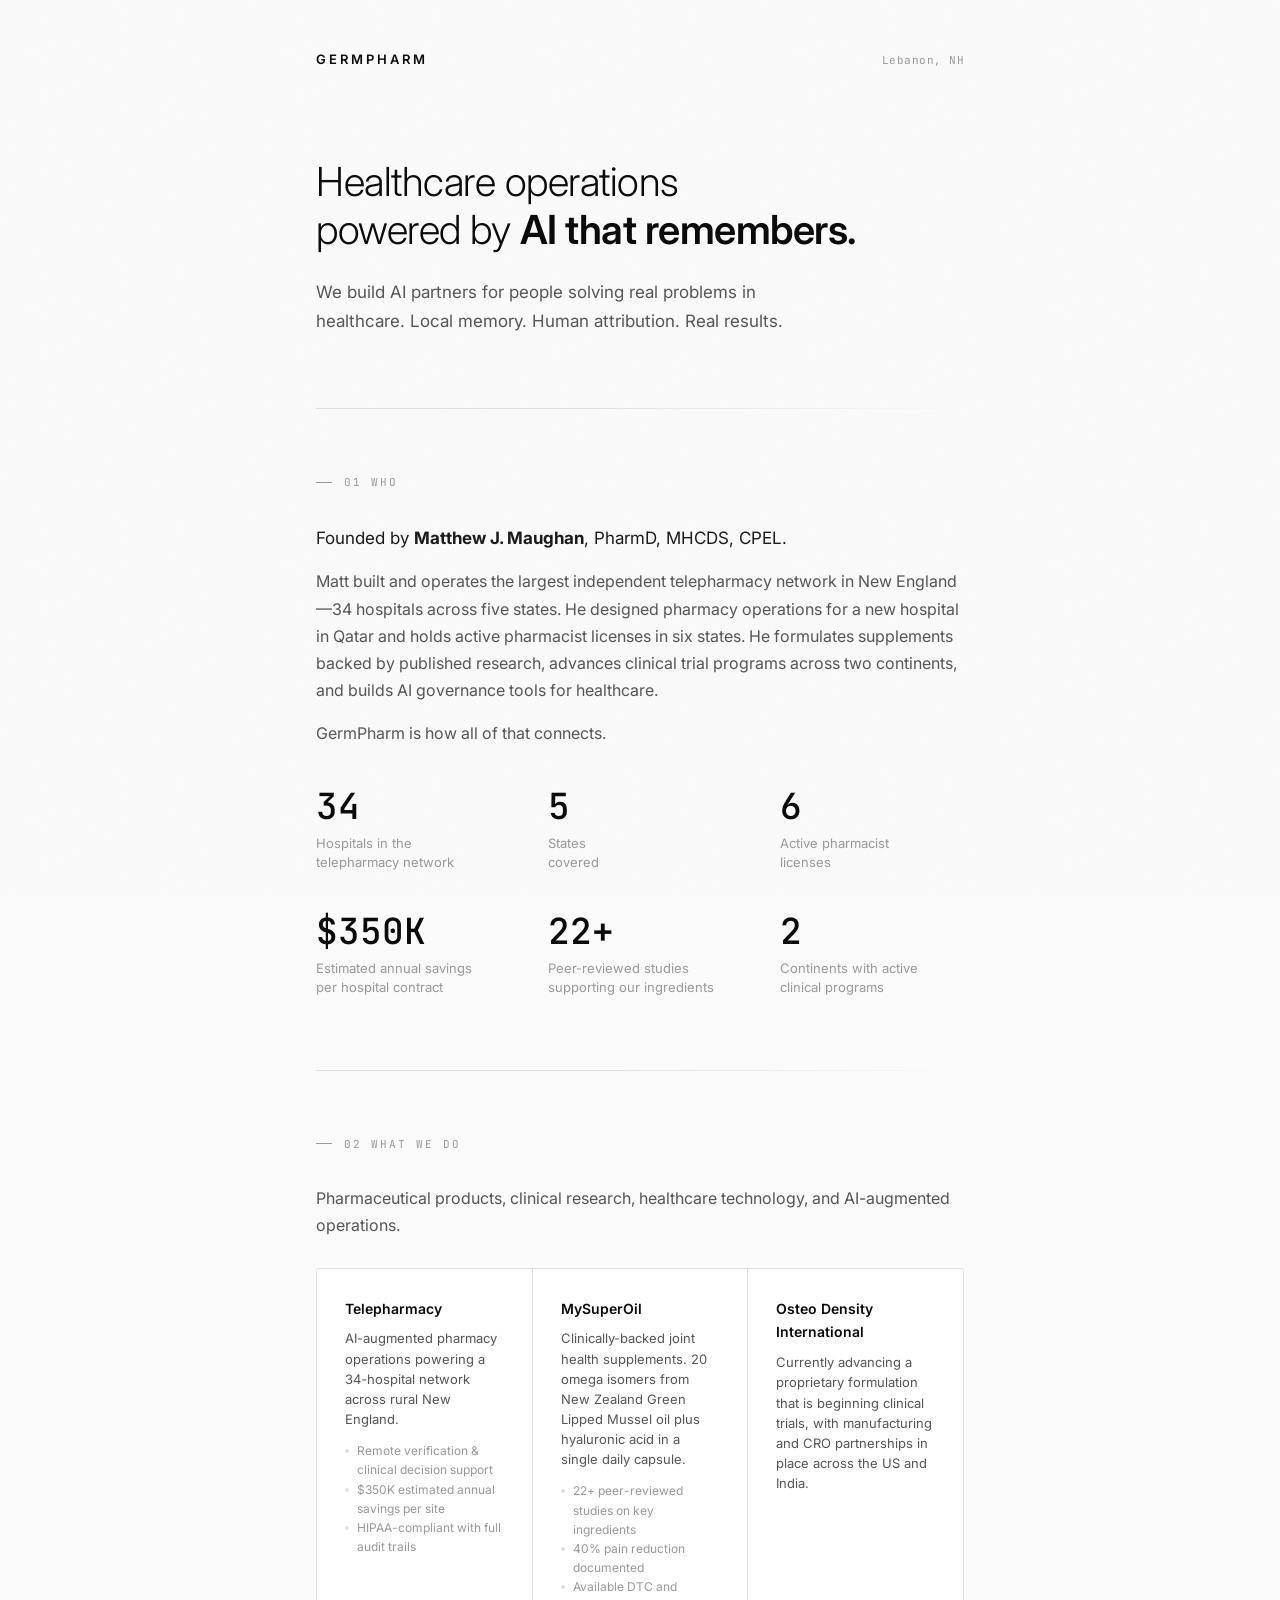
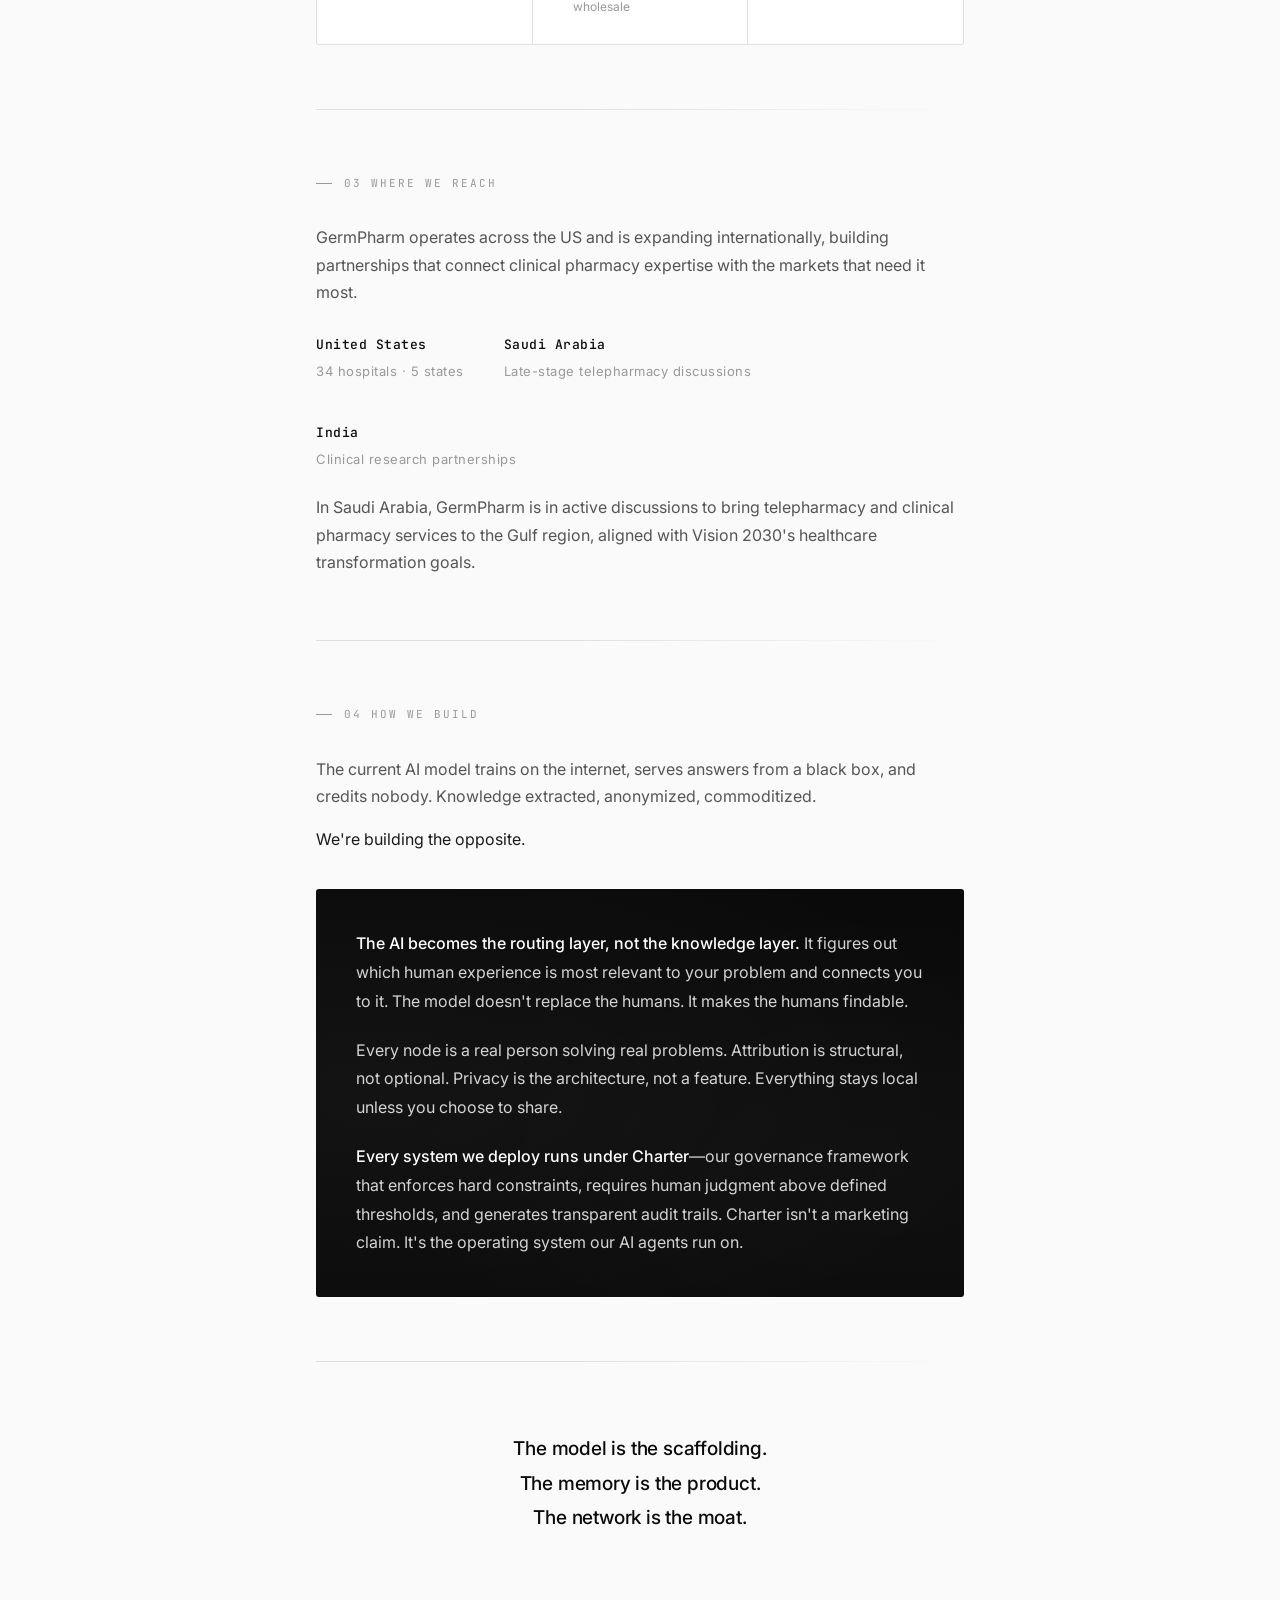
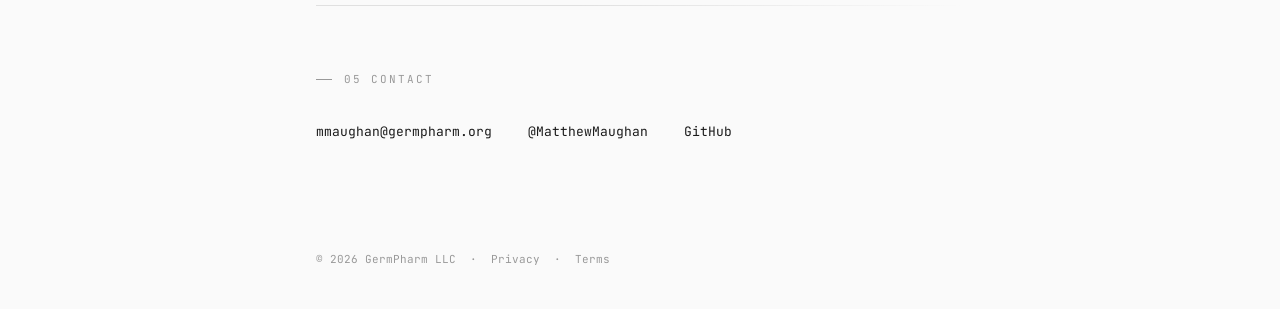
==== commit 6ac92bca: "Update homepage with expanded content Add proof points (34 hospitals, $350K savings, 6 licenses), ex" ====
--- a/index.html
+++ b/index.html
@@ -62,7 +62,7 @@
             -moz-osx-font-smoothing: grayscale;
         }
 
-        /* Subtle noise texture — adds warmth you feel before you see */
+        /* Subtle noise texture */
         body::after {
             content: '';
             position: fixed;
@@ -235,7 +235,6 @@
             overflow: hidden;
         }
 
-        /* Living glow — neural activity */
         .vision-block::before {
             content: '';
             position: absolute;
@@ -310,6 +309,56 @@
             line-height: 1.55;
         }
 
+        .brand ul {
+            list-style: none;
+            padding: 0;
+            margin: 12px 0 0;
+        }
+
+        .brand ul li {
+            font-size: 12px;
+            color: var(--light);
+            line-height: 1.6;
+            padding-left: 12px;
+            position: relative;
+        }
+
+        .brand ul li::before {
+            content: '';
+            position: absolute;
+            left: 0;
+            top: 8px;
+            width: 4px;
+            height: 4px;
+            border-radius: 50%;
+            background: var(--faint);
+        }
+
+        /* ---- Reach Block ---- */
+        .reach-list {
+            display: flex;
+            gap: 40px;
+            flex-wrap: wrap;
+            margin: 28px 0 24px;
+        }
+
+        .reach-item {
+            font-family: 'JetBrains Mono', monospace;
+            font-size: 13px;
+            font-weight: 500;
+            color: var(--black);
+            letter-spacing: 0.5px;
+        }
+
+        .reach-item .reach-detail {
+            font-family: 'Inter', sans-serif;
+            font-size: 13px;
+            font-weight: 400;
+            color: var(--light);
+            display: block;
+            margin-top: 4px;
+        }
+
         /* ---- Closing Tagline ---- */
         .closing {
             padding: 72px 0;
@@ -362,7 +411,6 @@
             width: 100%;
         }
 
-        /* Keyboard navigation — accessibility as craft */
         a:focus-visible {
             outline: 2px solid var(--black);
             outline-offset: 4px;
@@ -402,7 +450,6 @@
             transform: translateY(0);
         }
 
-        /* Staggered children for the tagline */
         .stagger .stagger-child {
             opacity: 0;
             transform: translateY(12px);
@@ -465,6 +512,10 @@
             .contact-row {
                 flex-direction: column;
                 gap: 16px;
+            }
+
+            .reach-list {
+                gap: 24px;
             }
         }
 
@@ -510,59 +561,114 @@
 
         <div class="divider"></div>
 
+        <!-- 01 WHO -->
         <section class="reveal">
             <h3 class="section-label">01 Who</h3>
-            <p class="lead">Founded by Matthew J. Maughan, PharmD, MHCDS, CPEL.</p>
-            <p class="muted">Director of Telepharmacy at Dartmouth Health. Designed pharmacy operations for a new hospital in Qatar. Led 340B programs at three institutions. Licensed in six states.</p>
+            <p class="lead">Founded by <strong>Matthew J. Maughan</strong>, PharmD, MHCDS, CPEL.</p>
+            <p class="muted">Matt built and operates the largest independent telepharmacy network in New England&mdash;34 hospitals across five states. He designed pharmacy operations for a new hospital in Qatar and holds active pharmacist licenses in six states. He formulates supplements backed by published research, advances clinical trial programs across two continents, and builds AI governance tools for healthcare.</p>
+            <p class="muted">GermPharm is how all of that connects.</p>
 
             <div class="stat-row">
                 <div class="stat">
                     <div class="number" data-target="34">0</div>
-                    <div class="label">Telepharmacy sites<br>across 5 states</div>
+                    <div class="label">Hospitals in the<br>telepharmacy network</div>
                 </div>
                 <div class="stat">
-                    <div class="number" data-target="196">0</div>
-                    <div class="label">Position staffing plan<br>designed for Qatar</div>
+                    <div class="number" data-target="5">0</div>
+                    <div class="label">States<br>covered</div>
                 </div>
                 <div class="stat">
-                    <div class="number" data-target="10" data-suffix="+">0</div>
-                    <div class="label">Years directing<br>pharmacy operations</div>
+                    <div class="number" data-target="6">0</div>
+                    <div class="label">Active pharmacist<br>licenses</div>
+                </div>
+            </div>
+
+            <div class="stat-row">
+                <div class="stat">
+                    <div class="number" data-prefix="$" data-target="350" data-suffix="K">0</div>
+                    <div class="label">Estimated annual savings<br>per hospital contract</div>
+                </div>
+                <div class="stat">
+                    <div class="number" data-target="22" data-suffix="+">0</div>
+                    <div class="label">Peer-reviewed studies<br>supporting our ingredients</div>
+                </div>
+                <div class="stat">
+                    <div class="number" data-target="2">0</div>
+                    <div class="label">Continents with active<br>clinical programs</div>
                 </div>
             </div>
         </section>
 
         <div class="divider"></div>
 
+        <!-- 02 WHAT WE DO -->
         <section class="reveal">
             <h3 class="section-label">02 What We Do</h3>
-            <p class="muted">Pharmaceutical products, healthcare technology, and AI-augmented operations.</p>
+            <p class="muted">Pharmaceutical products, clinical research, healthcare technology, and AI-augmented operations.</p>
 
             <div class="brands">
                 <div class="brand">
+                    <h4>Telepharmacy</h4>
+                    <p>AI-augmented pharmacy operations powering a 34-hospital network across rural New England.</p>
+                    <ul>
+                        <li>Remote verification &amp; clinical decision support</li>
+                        <li>$350K estimated annual savings per site</li>
+                        <li>HIPAA-compliant with full audit trails</li>
+                    </ul>
+                </div>
+                <div class="brand">
                     <h4>MySuperOil</h4>
-                    <p>Premium supplement brand. Direct to consumer and wholesale.</p>
+                    <p>Clinically-backed joint health supplements. 20 omega isomers from New Zealand Green Lipped Mussel oil plus hyaluronic acid in a single daily capsule.</p>
+                    <ul>
+                        <li>22+ peer-reviewed studies on key ingredients</li>
+                        <li>40% pain reduction documented</li>
+                        <li>Available DTC and wholesale</li>
+                    </ul>
                 </div>
                 <div class="brand">
                     <h4>Osteo Density International</h4>
-                    <p>Pharmaceutical research and international distribution.</p>
-                </div>
-                <div class="brand">
-                    <h4>Telepharmacy</h4>
-                    <p>AI-augmented pharmacy operations across rural networks.</p>
+                    <p>Currently advancing a proprietary formulation that is beginning clinical trials, with manufacturing and CRO partnerships in place across the US and India.</p>
                 </div>
             </div>
         </section>
 
         <div class="divider"></div>
 
+        <!-- 03 WHERE WE REACH -->
         <section class="reveal">
-            <h3 class="section-label">03 What We're Building</h3>
+            <h3 class="section-label">03 Where We Reach</h3>
+            <p class="muted">GermPharm operates across the US and is expanding internationally, building partnerships that connect clinical pharmacy expertise with the markets that need it most.</p>
+
+            <div class="reach-list">
+                <div class="reach-item">
+                    United States
+                    <span class="reach-detail">34 hospitals &middot; 5 states</span>
+                </div>
+                <div class="reach-item">
+                    Saudi Arabia
+                    <span class="reach-detail">Late-stage telepharmacy discussions</span>
+                </div>
+                <div class="reach-item">
+                    India
+                    <span class="reach-detail">Clinical research partnerships</span>
+                </div>
+            </div>
+
+            <p class="muted">In Saudi Arabia, GermPharm is in active discussions to bring telepharmacy and clinical pharmacy services to the Gulf region, aligned with Vision 2030's healthcare transformation goals.</p>
+        </section>
+
+        <div class="divider"></div>
+
+        <!-- 04 HOW WE BUILD -->
+        <section class="reveal">
+            <h3 class="section-label">04 How We Build</h3>
             <p class="muted">The current AI model trains on the internet, serves answers from a black box, and credits nobody. Knowledge extracted, anonymized, commoditized.</p>
             <p>We're building the opposite.</p>
 
             <div class="vision-block">
                 <p><span class="highlight">The AI becomes the routing layer, not the knowledge layer.</span> It figures out which human experience is most relevant to your problem and connects you to it. The model doesn't replace the humans. It makes the humans findable.</p>
                 <p>Every node is a real person solving real problems. Attribution is structural, not optional. Privacy is the architecture, not a feature. Everything stays local unless you choose to share.</p>
+                <p><span class="highlight">Every system we deploy runs under Charter</span>&mdash;our governance framework that enforces hard constraints, requires human judgment above defined thresholds, and generates transparent audit trails. Charter isn't a marketing claim. It's the operating system our AI agents run on.</p>
             </div>
         </section>
 
@@ -578,8 +684,9 @@
 
         <div class="divider"></div>
 
+        <!-- 05 CONTACT -->
         <section class="reveal">
-            <h3 class="section-label">04 Contact</h3>
+            <h3 class="section-label">05 Contact</h3>
             <div class="contact-row">
                 <a href="mailto:mmaughan@germpharm.org">mmaughan@germpharm.org</a>
                 <a href="https://x.com/MatthewMaughan">@MatthewMaughan</a>
@@ -598,7 +705,6 @@
             entries.forEach(function(entry) {
                 if (entry.isIntersecting) {
                     entry.target.classList.add('visible');
-                    // Animate counters inside this element
                     entry.target.querySelectorAll('.number[data-target]').forEach(animateCounter);
                     observer.unobserve(entry.target);
                 }
@@ -613,6 +719,7 @@
         function animateCounter(el) {
             var target = parseInt(el.dataset.target);
             var suffix = el.dataset.suffix || '';
+            var prefix = el.dataset.prefix || '';
             var duration = 1200;
             var start = performance.now();
 
@@ -620,7 +727,7 @@
                 var elapsed = now - start;
                 var progress = Math.min(elapsed / duration, 1);
                 var eased = 1 - Math.pow(1 - progress, 3);
-                el.textContent = Math.round(eased * target) + suffix;
+                el.textContent = prefix + Math.round(eased * target) + suffix;
                 if (progress < 1) requestAnimationFrame(update);
             }
 
@@ -630,7 +737,7 @@
         // Respect reduced motion
         if (window.matchMedia('(prefers-reduced-motion: reduce)').matches) {
             document.querySelectorAll('.number[data-target]').forEach(function(el) {
-                el.textContent = el.dataset.target + (el.dataset.suffix || '');
+                el.textContent = (el.dataset.prefix || '') + el.dataset.target + (el.dataset.suffix || '');
             });
             document.querySelectorAll('.reveal').forEach(function(el) {
                 el.classList.add('visible');
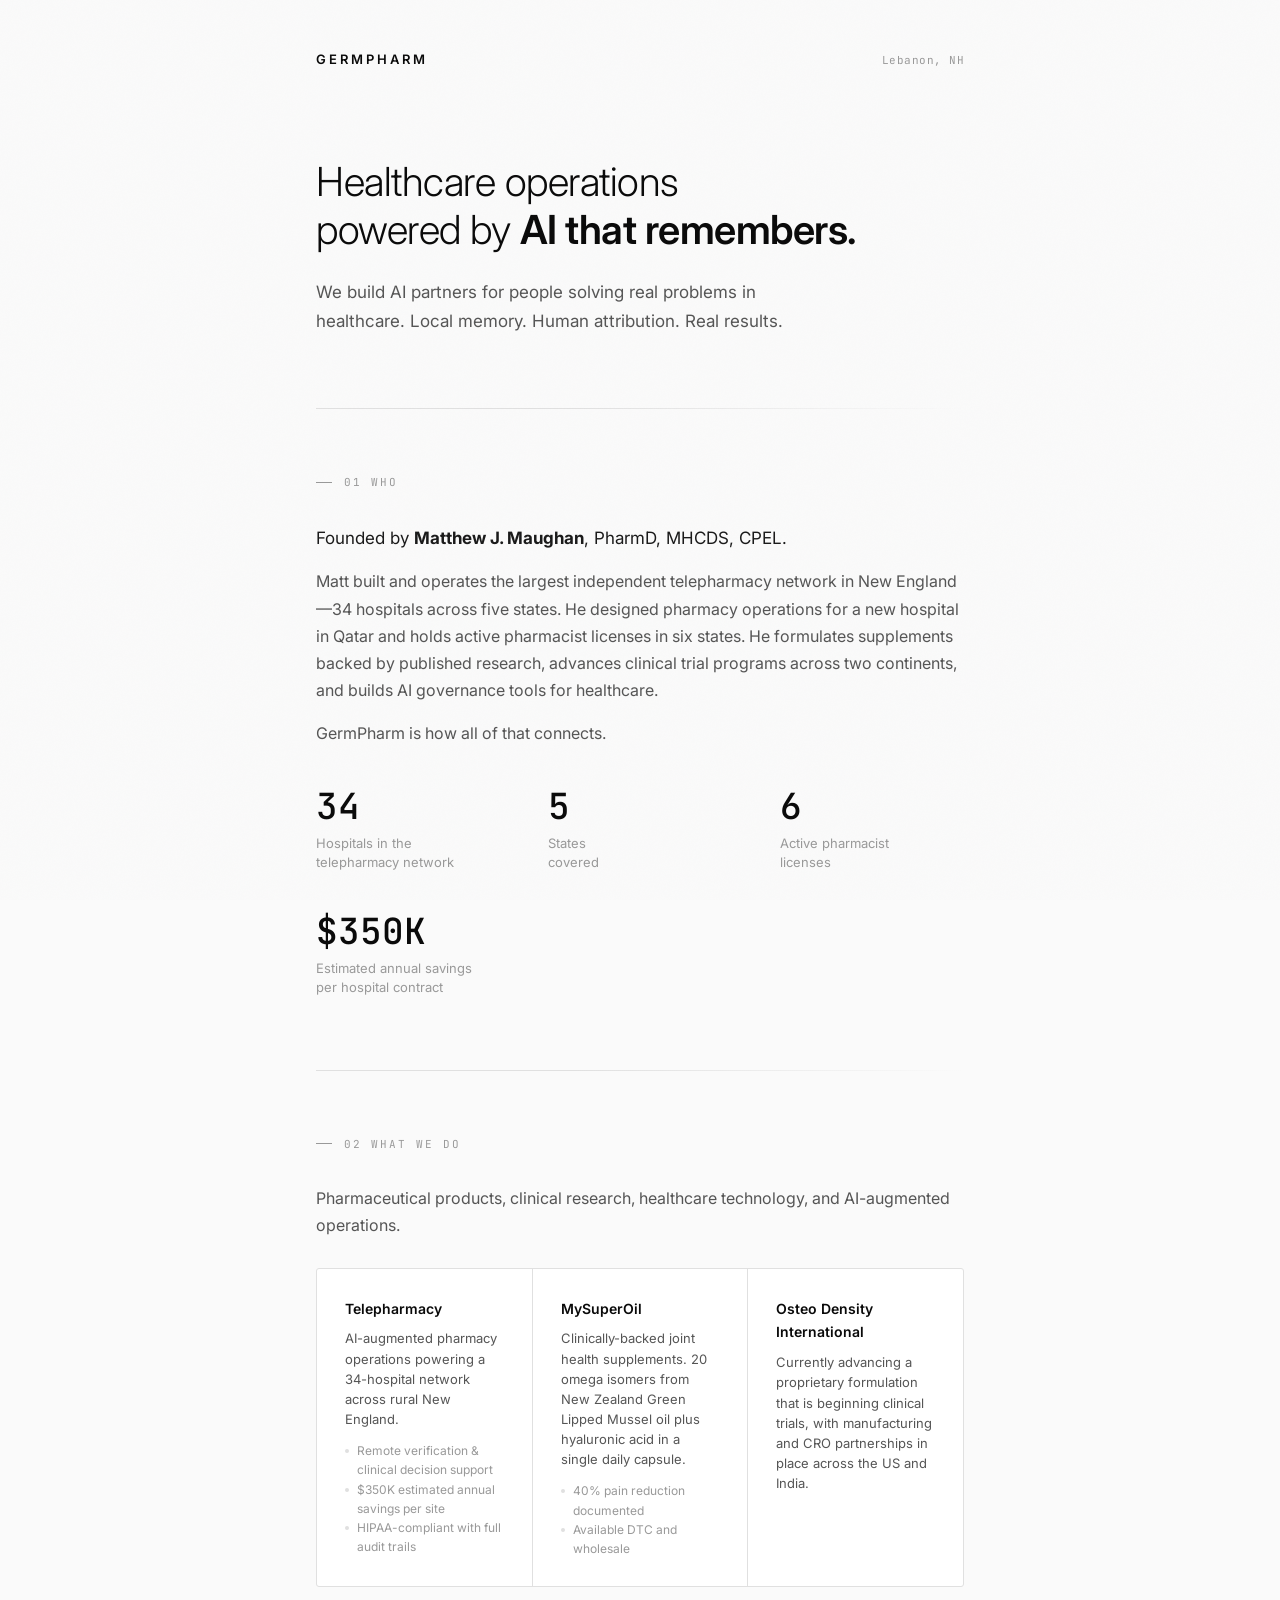
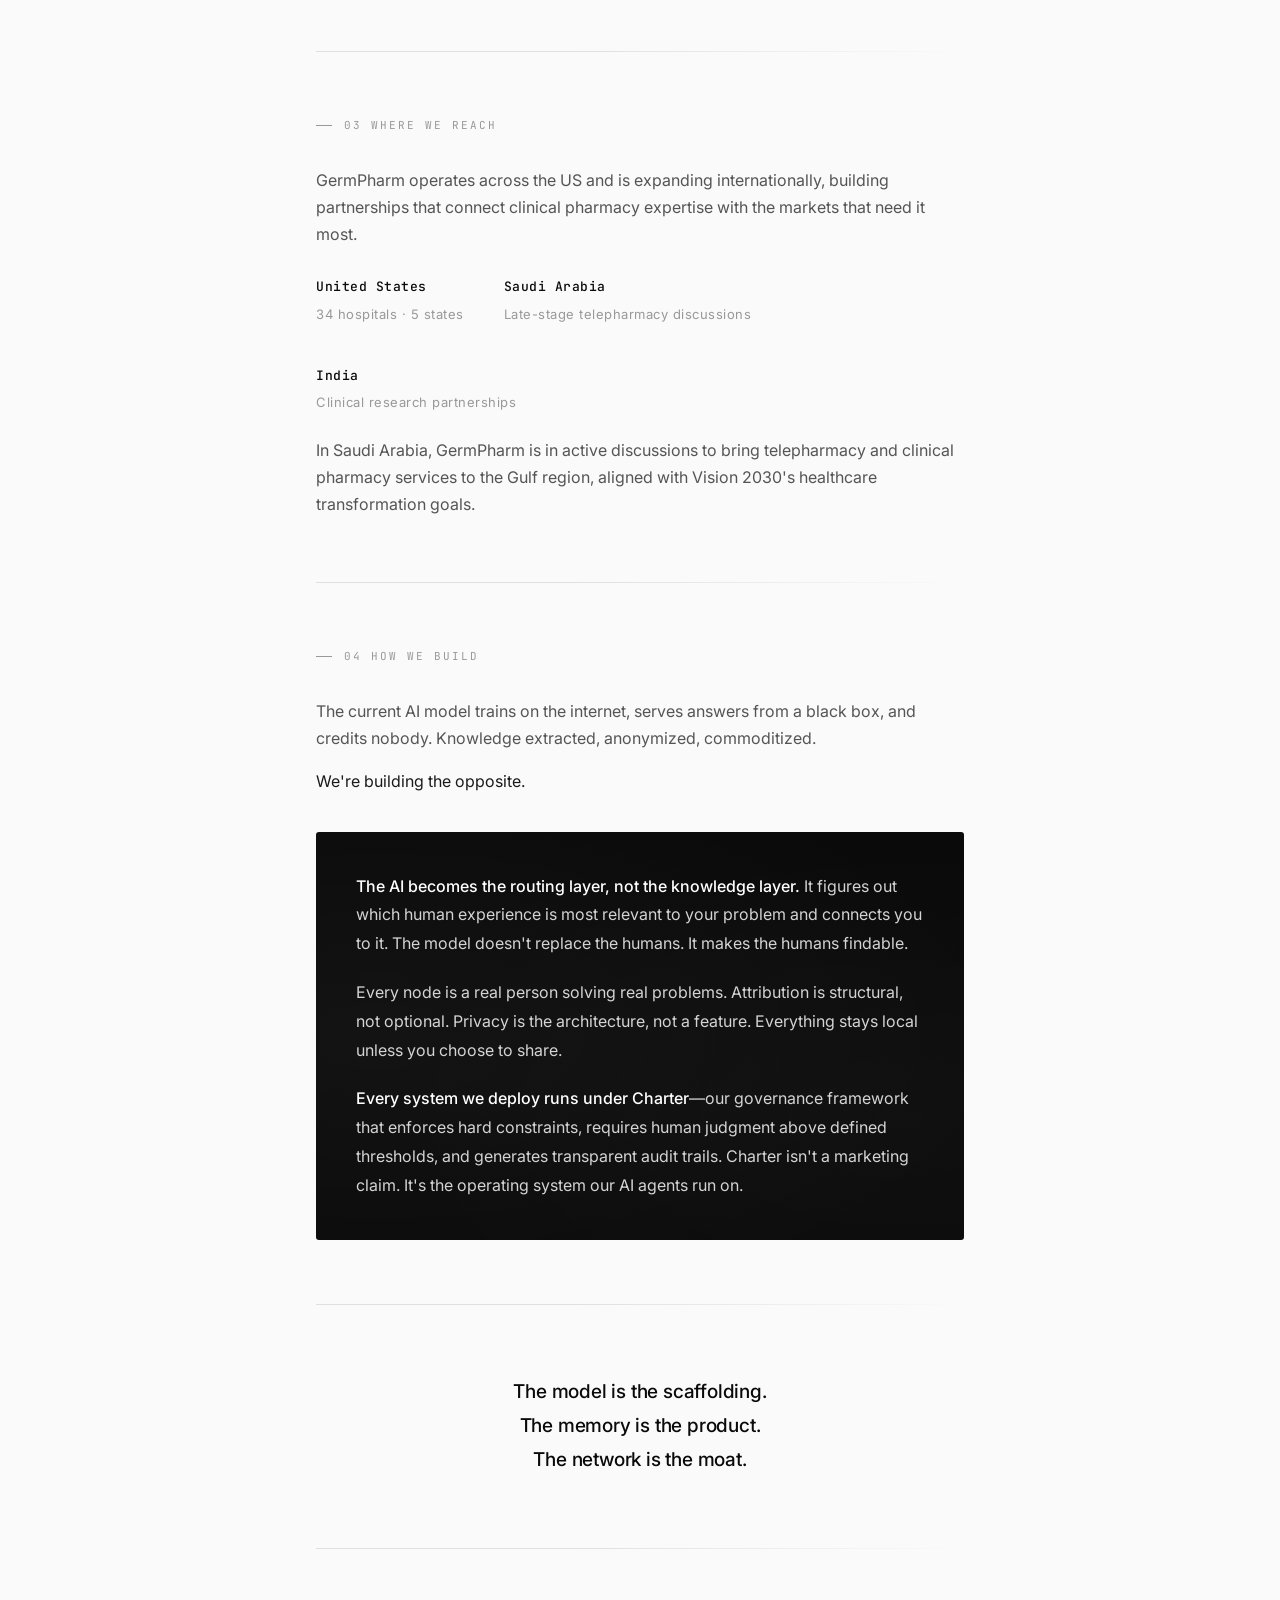
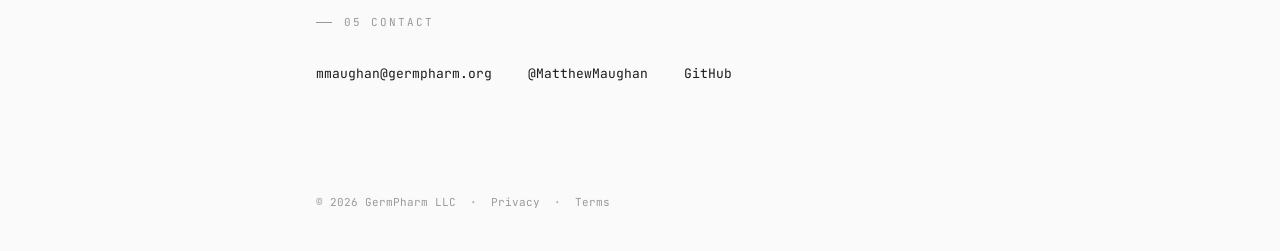
==== commit f2f7a065: "Remove inaccurate stats (22+ studies, 2 continents) Co-Authored-By: Claude Opus 4.6 <noreply@anthrop" ====
--- a/index.html
+++ b/index.html
@@ -588,14 +588,6 @@
                     <div class="number" data-prefix="$" data-target="350" data-suffix="K">0</div>
                     <div class="label">Estimated annual savings<br>per hospital contract</div>
                 </div>
-                <div class="stat">
-                    <div class="number" data-target="22" data-suffix="+">0</div>
-                    <div class="label">Peer-reviewed studies<br>supporting our ingredients</div>
-                </div>
-                <div class="stat">
-                    <div class="number" data-target="2">0</div>
-                    <div class="label">Continents with active<br>clinical programs</div>
-                </div>
             </div>
         </section>
 
@@ -620,7 +612,6 @@
                     <h4>MySuperOil</h4>
                     <p>Clinically-backed joint health supplements. 20 omega isomers from New Zealand Green Lipped Mussel oil plus hyaluronic acid in a single daily capsule.</p>
                     <ul>
-                        <li>22+ peer-reviewed studies on key ingredients</li>
                         <li>40% pain reduction documented</li>
                         <li>Available DTC and wholesale</li>
                     </ul>
